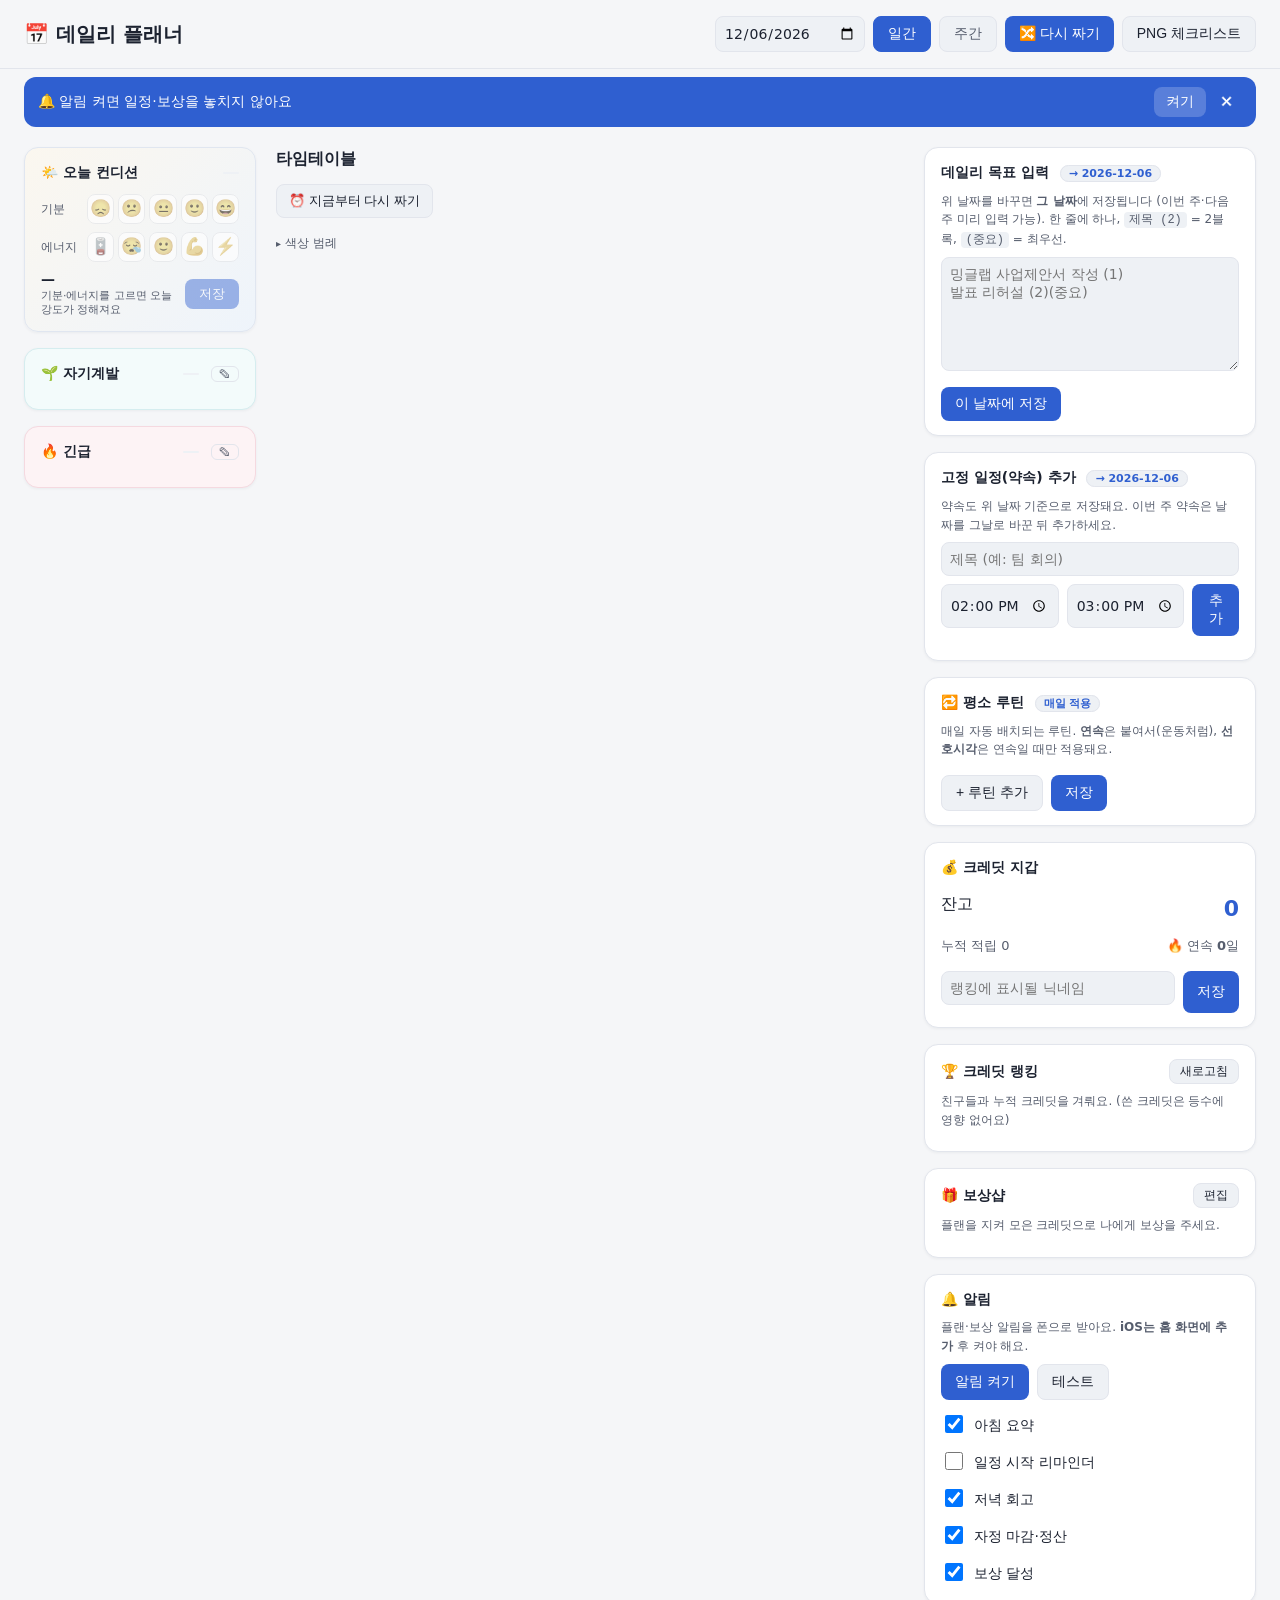
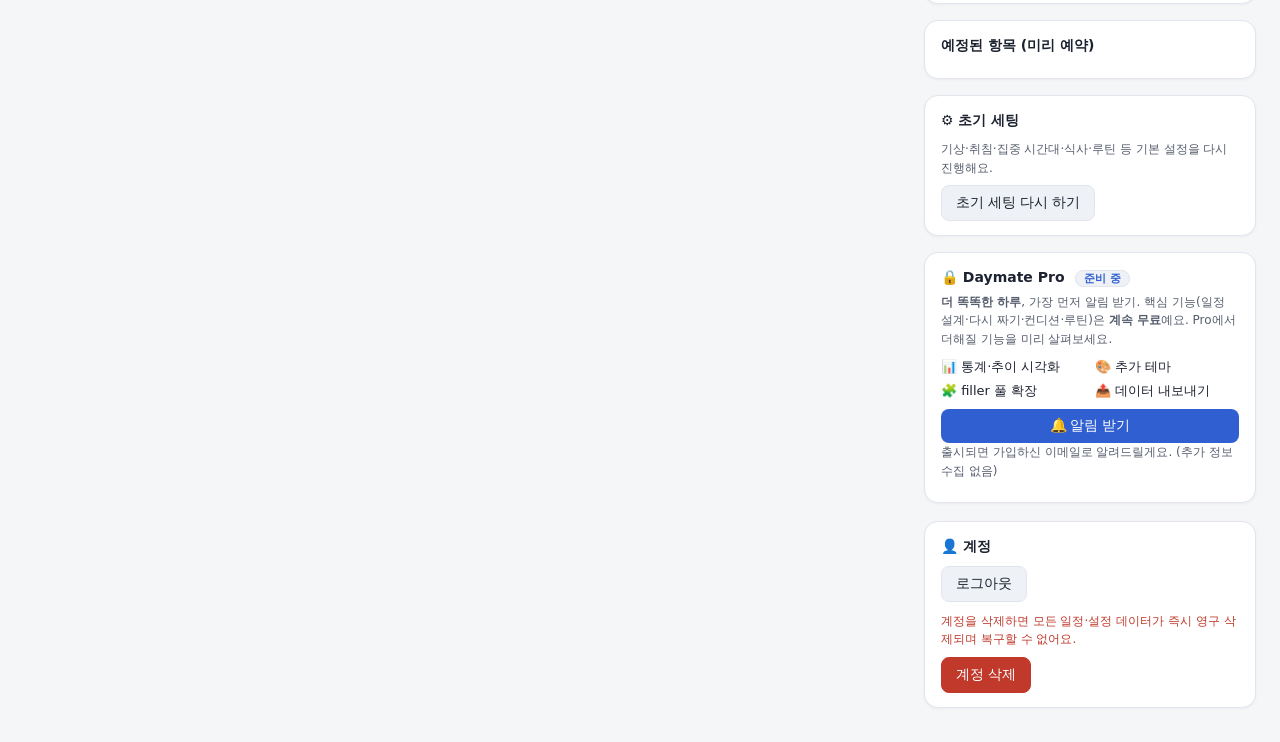
==== static/index.html @ f10535b4 "feat(deploy): in-app banner nudging friends to enable notifications Web push needs an opt-in first, " ====
<!DOCTYPE html>
<html lang="ko">
<head>
  <meta charset="UTF-8" />
  <meta name="viewport" content="width=device-width, initial-scale=1.0, viewport-fit=cover" />
  <title>데일리 플래너</title>
  <link rel="manifest" href="/manifest.webmanifest" />
  <meta name="theme-color" content="#2f5fd0" />
  <meta name="mobile-web-app-capable" content="yes" />
  <meta name="apple-mobile-web-app-capable" content="yes" />
  <meta name="apple-mobile-web-app-status-bar-style" content="default" />
  <meta name="apple-mobile-web-app-title" content="플래너" />
  <link rel="apple-touch-icon" href="/static/apple-touch-icon.png" />
  <link rel="stylesheet" href="/static/style.css" />
</head>
<body>
  <header>
    <h1>📅 데일리 플래너</h1>
    <div class="controls">
      <input type="date" id="datePicker" />
      <button id="btnDaily" class="seg active">일간</button>
      <button id="btnWeek" class="seg">주간</button>
      <button id="btnReplan">🔀 다시 짜기</button>
      <button id="btnPng" class="ghost">PNG 체크리스트</button>
      <button id="btnRefresh" class="ghost" style="display:none"><!-- 배포판: AI 비활성 -->이번 달 향후계획 갱신</button>
    </div>
  </header>

  <div id="warn" class="warn hidden"></div>

  <div id="notifyNudge" class="notify-nudge hidden">
    <span>🔔 알림 켜면 일정·보상을 놓치지 않아요</span>
    <span class="nudge-actions">
      <button id="nudgeEnable">켜기</button>
      <button id="nudgeClose" class="nudge-x" aria-label="닫기">✕</button>
    </span>
  </div>

  <main id="mainGrid">
    <aside class="leftpanel">
      <section class="card cond" id="condCard">
        <h3>🌤️ 오늘 컨디션 <span class="cnt" id="condSrc"></span></h3>
        <div class="cond-row">
          <span class="cond-lab">기분</span>
          <div class="cond-opts" id="moodOpts"></div>
        </div>
        <div class="cond-row">
          <span class="cond-lab">에너지</span>
          <div class="cond-opts" id="energyOpts"></div>
        </div>
        <div class="cond-foot">
          <div class="cond-gauge"><b id="condPct">—</b><small id="condHint">기분·에너지를 고르면 오늘 강도가 정해져요</small></div>
          <button id="condSave" disabled>저장</button>
        </div>
      </section>
      <section class="card sd">
        <h3>🌱 자기계발 <span class="cnt" id="sdCnt"></span>
          <button class="cardedit" id="sdEdit" title="수정">✎</button></h3>
        <ul id="sdList" class="mini"></ul>
      </section>
      <section class="card urgent">
        <h3>🔥 긴급 <span class="cnt" id="urgentCnt"></span>
          <button class="cardedit" id="urgentEdit" title="수정">✎</button></h3>
        <ul id="urgentList" class="mini"></ul>
      </section>
    </aside>

    <section class="timetable">
      <h2 id="ttTitle">타임테이블</h2>
      <div id="achvBand" class="achv-band hidden">
        <div class="achv-row">
          <b id="achvPct">0%</b>
          <small id="achvHint">오늘 달성률</small>
        </div>
        <div class="achv-bar"><i id="achvFill"></i></div>
        <div class="streak-wrap">
          <small class="streak-cap">이번 주</small>
          <div id="streakDots" class="streak-dots"></div>
        </div>
      </div>
      <div class="ttbar">
        <button id="btnReplanNow">⏰ 지금부터 다시 짜기</button>
      </div>
      <div id="carryPanel" class="carrypanel hidden"></div>
      <details class="legend-wrap">
        <summary>색상 범례</summary>
        <div id="legend" class="legend"></div>
      </details>
      <ol id="slots"></ol>
    </section>

    <aside class="side">
      <section class="chat" style="display:none"><!-- 배포판: AI 비활성 -->
        <h3>🤖 플래너 에이전트</h3>
        <p class="hint">큰 목표를 주면 작은 목표 5 + 긴급 3으로 쪼개고, 일정·자기계발도 함께 짜줍니다.</p>
        <div id="chatLog" class="chatlog"></div>
        <div class="row">
          <input id="chatInput" placeholder="예: 이번 학기 목표는 논문 1편 투고야" />
          <button id="chatSend">보내기</button>
        </div>
        <button id="btnAnalyze" class="ghost" style="width:100%;margin-top:8px">🌙 어제 대화 분석 → 오늘 플랜 보강</button>
      </section>

      <section>
        <h3>데일리 목표 입력 <span id="goalDateBadge" class="badge"></span></h3>
        <p class="hint">위 날짜를 바꾸면 <b>그 날짜</b>에 저장됩니다 (이번 주·다음 주 미리 입력 가능). 한 줄에 하나, <code>제목 (2)</code> = 2블록, <code>(중요)</code> = 최우선.</p>
        <textarea id="goalInput" rows="6" placeholder="밍글랩 사업제안서 작성 (1)&#10;발표 리허설 (2)(중요)"></textarea>
        <button id="btnSaveGoals">이 날짜에 저장</button>
      </section>

      <section>
        <h3>고정 일정(약속) 추가 <span id="evDateBadge" class="badge"></span></h3>
        <p class="hint">약속도 위 날짜 기준으로 저장돼요. 이번 주 약속은 날짜를 그날로 바꾼 뒤 추가하세요.</p>
        <div class="row">
          <input id="evTitle" placeholder="제목 (예: 팀 회의)" />
        </div>
        <div class="row">
          <input id="evStart" type="time" value="14:00" />
          <input id="evEnd" type="time" value="15:00" />
          <button id="btnAddEvent">추가</button>
        </div>
        <ul id="evList" class="evlist"></ul>
      </section>

      <section>
        <h3>🔁 평소 루틴 <span class="badge">매일 적용</span></h3>
        <p class="hint">매일 자동 배치되는 루틴. <b>연속</b>은 붙여서(운동처럼), <b>선호시각</b>은 연속일 때만 적용돼요.</p>
        <div id="habitRows" class="habitrows"></div>
        <div class="row">
          <button id="btnAddHabit" class="ghost">+ 루틴 추가</button>
          <button id="btnSaveHabits">저장</button>
        </div>
      </section>

      <section id="creditWallet">
        <h3>💰 크레딧 지갑</h3>
        <div class="wallet-row"><span>잔고</span><b id="cBalance">0</b></div>
        <div class="wallet-row muted"><span>누적 적립 <span id="cEarned">0</span></span>
          <span>🔥 연속 <b id="cStreak">0</b>일</span></div>
        <div class="row nick-row">
          <input id="nickInput" placeholder="랭킹에 표시될 닉네임" maxlength="20" />
          <button id="nickSave">저장</button>
        </div>
      </section>

      <section id="rankSection">
        <h3>🏆 크레딧 랭킹 <button id="rankRefresh" class="ghost">새로고침</button></h3>
        <p class="hint">친구들과 누적 크레딧을 겨뤄요. (쓴 크레딧은 등수에 영향 없어요)</p>
        <ol id="rankList" class="ranklist"></ol>
        <p id="rankMine" class="hint"></p>
      </section>

      <section id="creditShop">
        <h3>🎁 보상샵 <button id="shopEditBtn" class="ghost">편집</button></h3>
        <p class="hint">플랜을 지켜 모은 크레딧으로 나에게 보상을 주세요.</p>
        <div id="shopList" class="shoplist"></div>
        <div id="shopAddRow" class="row hidden">
          <input id="shopName" placeholder="보상 이름 (예: 커피 한 잔)" />
          <input id="shopPrice" type="number" min="0" placeholder="가격" style="max-width:90px" />
          <button id="shopAddBtn">추가</button>
        </div>
      </section>

      <section id="pushSection">
        <h3>🔔 알림</h3>
        <p class="hint">플랜·보상 알림을 폰으로 받아요. <b>iOS는 홈 화면에 추가</b> 후 켜야 해요.</p>
        <div class="row">
          <button id="pushEnable">알림 켜기</button>
          <button id="pushTest" class="ghost">테스트</button>
        </div>
        <div id="pushPrefs" class="pushprefs hidden">
          <label><input type="checkbox" data-pref="morning" checked> 아침 요약</label>
          <label><input type="checkbox" data-pref="slot"> 일정 시작 리마인더</label>
          <label><input type="checkbox" data-pref="evening" checked> 저녁 회고</label>
          <label><input type="checkbox" data-pref="midnight" checked> 자정 마감·정산</label>
          <label><input type="checkbox" data-pref="reward" checked> 보상 달성</label>
        </div>
      </section>

      <section>
        <h3>예정된 항목 (미리 예약)</h3>
        <ul id="upcoming" class="upcoming"></ul>
      </section>

      <section>
        <h3>⚙️ 초기 세팅</h3>
        <p class="hint">기상·취침·집중 시간대·식사·루틴 등 기본 설정을 다시 진행해요.</p>
        <button id="btnSetup" class="ghost">초기 세팅 다시 하기</button>
      </section>

      <section id="proSection" class="prosection">
        <h3>🔒 Daymate Pro <span class="badge">준비 중</span></h3>
        <p class="hint"><b>더 똑똑한 하루</b>, 가장 먼저 알림 받기. 핵심 기능(일정 설계·다시 짜기·컨디션·루틴)은
          <b>계속 무료</b>예요. Pro에서 더해질 기능을 미리 살펴보세요.</p>
        <ul class="profeat">
          <li>📊 통계·추이 시각화</li>
          <li>🎨 추가 테마</li>
          <li>🧩 filler 풀 확장</li>
          <li>📤 데이터 내보내기</li>
        </ul>
        <button id="btnPro">🔔 알림 받기</button>
        <p id="proNote" class="hint">출시되면 가입하신 이메일로 알려드릴게요. (추가 정보 수집 없음)</p>
      </section>

      <section id="accountSection" class="account">
        <h3>👤 계정</h3>
        <button id="btnLogout" class="ghost">로그아웃</button>
        <p class="hint danger-hint">계정을 삭제하면 모든 일정·설정 데이터가 즉시 영구 삭제되며 복구할 수 없어요.</p>
        <button id="btnDeleteAccount" class="danger">계정 삭제</button>
      </section>
    </aside>
  </main>

  <section id="weekView" class="weekview hidden">
    <div class="weekhead">
      <h2 id="weekTitle">주간 타임테이블</h2>
      <div class="controls">
        <button id="weekPrev" class="ghost">◀ 지난 주</button>
        <button id="weekToday" class="ghost">이번 주</button>
        <button id="weekNext" class="ghost">다음 주 ▶</button>
        <button id="weekPng">주간 PNG</button>
      </div>
    </div>
    <div id="weekGrid" class="weekgrid"></div>
  </section>

  <div id="setupOverlay" class="setup-overlay hidden">
    <div class="setup-card">
      <h2 id="setupTitle">⚙️ 플래너 초기 세팅</h2>
      <p class="hint">아래를 채우면 매일 자동으로 하루를 설계해줘요. 나중에 도구 탭에서 다시 바꿀 수 있어요.</p>
      <div id="setupForm" class="setup-form"></div>
      <div class="setup-actions">
        <button id="setupSave">이 설정으로 시작하기</button>
        <button id="setupCancel" class="ghost">나중에</button>
      </div>
    </div>
  </div>

  <div id="celebrate" class="celebrate hidden">
    <canvas id="confetti"></canvas>
    <div class="celebrate-card">
      <div class="celebrate-emoji">🎉</div>
      <h2 id="celebrateTitle">100% 달성!</h2>
      <p id="celebrateSub">오늘 플랜 완벽하게 지켰어요</p>
      <button id="celebrateClose">좋아!</button>
    </div>
  </div>

  <nav class="bnav" id="bnav">
    <button data-tab="today" class="active"><span class="i">🗓️</span><span>오늘</span></button>
    <button data-tab="week"><span class="i">📆</span><span>주간</span></button>
    <button data-tab="tools"><span class="i">💬</span><span>도구</span></button>
  </nav>

  <script src="/static/app.js"></script>
  <script>
    if ("serviceWorker" in navigator) {
      navigator.serviceWorker.register("/sw.js").catch(() => {});
    }
  </script>
</body>
</html>
---- static/style.css ----
:root {
  --bg: #f5f6f8;
  --panel: #ffffff;
  --panel2: #eef1f5;
  --text: #1c2230;
  --muted: #565d6d;
  --line: #e2e5ec;
  --grad: #2f5fd0;
  --goal: #1f9e6b;
  --filler: #8089a0;
  --meal: #d08a2f;
  --exercise: #d0492f;
  --free: #9aa1b0;
  --event: #8a4fd0;
  --important: #e23c5a;
  --routine: #aab0bc;
  --selfdev: #1f9aa6;
}
* { box-sizing: border-box; }
body {
  margin: 0; background: var(--bg); color: var(--text);
  font-family: -apple-system, BlinkMacSystemFont, "Apple SD Gothic Neo",
    "Noto Sans KR", "Malgun Gothic", "Segoe UI", system-ui, sans-serif;
  -webkit-font-smoothing: antialiased;
  -moz-osx-font-smoothing: grayscale;
  line-height: 1.55;
}
header {
  display: flex; justify-content: space-between; align-items: center;
  flex-wrap: wrap; gap: 12px;
  padding: max(16px, env(safe-area-inset-top)) 24px 16px; border-bottom: 1px solid var(--line);
  position: sticky; top: 0; background: var(--bg); z-index: 5;
}
h1 { font-size: 20px; margin: 0; }
.controls { display: flex; gap: 8px; flex-wrap: wrap; }
button {
  background: var(--grad); color: #fff; border: 0; border-radius: 8px;
  padding: 8px 14px; font-size: 14px; cursor: pointer;
  transition: filter .12s, transform .06s, opacity .12s;
}
button.ghost { background: var(--panel2); color: var(--text); border: 1px solid var(--line); }
button:hover { filter: brightness(1.1); }
button:active { transform: translateY(1px); opacity: .85; }
input, textarea {
  background: var(--panel2); color: var(--text); border: 1px solid var(--line);
  border-radius: 8px; padding: 8px; font-size: 14px; font-family: inherit;
}
input:focus, textarea:focus, select:focus {
  outline: none; border-color: var(--grad);
  box-shadow: 0 0 0 3px rgba(47,95,208,.15);
}
main {
  display: grid; grid-template-columns: 232px 1fr 332px; gap: 20px;
  padding: 20px 24px; max-width: 1340px; margin: 0 auto;
}
@media (max-width: 1080px) { main { grid-template-columns: 1fr; } }
.leftpanel { display: flex; flex-direction: column; gap: 16px; }
.card { background: var(--panel); border: 1px solid var(--line); border-radius: 14px;
  padding: 14px 16px; box-shadow: 0 1px 3px rgba(20,30,60,.05); }
.card h3 { display: flex; align-items: center; gap: 6px; font-size: 14px;
  color: var(--text); margin: 0 0 10px; }
.card .cnt { margin-left: auto; font-size: 11px; color: var(--muted);
  background: var(--panel2); border-radius: 999px; padding: 1px 8px; }
.card.sd { background: #f3fbfb; border-color: #d5edef; }
.card.urgent { background: #fdf3f5; border-color: #f5d9e0; }
.card.cond { background: linear-gradient(135deg, #fbf7ef, #eef4fb); border-color: #e0e6f0; }
.cond-row { display: flex; align-items: center; gap: 8px; margin-bottom: 8px; }
.cond-lab { font-size: 12px; color: var(--muted); width: 38px; flex: none; }
.cond-opts { display: flex; gap: 4px; flex: 1; }
.cond-opt { flex: 1; background: var(--panel); border: 1px solid var(--line);
  border-radius: 8px; padding: 4px 0; font-size: 17px; cursor: pointer; line-height: 1.2;
  filter: grayscale(.5); opacity: .65; transition: all .12s; }
.cond-opt:hover { opacity: 1; filter: none; }
.cond-opt.on { opacity: 1; filter: none; border-color: var(--grad);
  background: #fff; box-shadow: 0 0 0 2px rgba(47,95,208,.18); transform: translateY(-1px); }
.cond-foot { display: flex; align-items: center; gap: 10px; margin-top: 4px; }
.cond-gauge { flex: 1; display: flex; flex-direction: column; line-height: 1.3; }
.cond-gauge b { font-size: 14px; color: var(--text); }
.cond-gauge small { font-size: 11px; color: var(--muted); }
.cond-foot button { padding: 6px 14px; font-size: 13px; }
.cond-foot button:disabled { opacity: .45; cursor: default; }
.mini { list-style: none; margin: 0; padding: 0; display: flex; flex-direction: column; gap: 8px; }
.mini li { display: flex; gap: 8px; font-size: 13px; line-height: 1.4; align-items: flex-start; }
.mini li::before { content: ""; width: 7px; height: 7px; border-radius: 50%;
  margin-top: 5px; flex: none; }
.card.sd .mini li::before { background: var(--selfdev); }
.card.urgent .mini li::before { background: var(--important); }
.mini li.empty { color: var(--muted); }
.mini li.empty::before { display: none; }
.card.urgent .mini li b { color: #b02a44; }
.cardedit { margin-left: 6px; background: transparent; border: 1px solid var(--line);
  color: var(--muted); border-radius: 6px; padding: 1px 7px; font-size: 12px;
  cursor: pointer; line-height: 1; }
.cardedit:hover { color: var(--grad); border-color: var(--grad); }
.cardeditor { display: flex; flex-direction: column; gap: 8px; }
.cardeditor textarea { width: 100%; resize: vertical; font-family: inherit; }
.cardeditor .ed-actions button { padding: 5px 12px; font-size: 13px; }
.cardeditor .hint { margin: 0; }
h2 { font-size: 16px; margin: 0 0 12px; }
h3 { font-size: 14px; margin: 0 0 8px; color: var(--text); }
.ttbar { display: flex; gap: 8px; margin-bottom: 12px; }
#btnReplanNow { background: var(--panel2); color: var(--text); border: 1px solid var(--line);
  font-size: 13px; padding: 7px 12px; }
#btnReplanNow:hover { border-color: var(--grad); color: var(--grad); }
.carrypanel { background: #fff7ef; border: 1px solid #f0d9a8; border-radius: 12px;
  padding: 12px 14px; margin-bottom: 12px; }
.carry-h { margin: 0 0 10px; font-size: 13px; color: var(--text); }
.carry-list { display: flex; flex-direction: column; gap: 7px; margin-bottom: 12px; }
.carry-item { display: flex; align-items: center; gap: 8px; font-size: 13px; cursor: pointer; }
.carry-item input { width: 16px; height: 16px; }
.carry-actions { display: flex; gap: 8px; }
.carry-actions button { padding: 6px 14px; font-size: 13px; }
.legend-wrap { margin-bottom: 12px; }
.legend-wrap > summary { cursor: pointer; font-size: 12px; color: var(--muted);
  list-style: none; display: inline-flex; align-items: center; gap: 4px;
  padding: 2px 0; user-select: none; }
.legend-wrap > summary::-webkit-details-marker { display: none; }
.legend-wrap > summary::before { content: "▸"; font-size: 10px; transition: transform .15s; }
.legend-wrap[open] > summary::before { transform: rotate(90deg); }
.legend-wrap > summary:hover { color: var(--grad); }
.legend { display: flex; flex-wrap: wrap; gap: 8px; margin: 8px 0 0; }
.legend span { font-size: 11px; padding: 2px 8px; border-radius: 999px; color: #fff; }
ol#slots { list-style: none; margin: 0; padding: 0; }
.slot {
  display: flex; align-items: center; gap: 10px; padding: 7px 10px;
  border-left: 4px solid var(--line); border-bottom: 1px solid var(--line);
  background: var(--panel);
}
.slot .time { width: 96px; color: var(--muted); font-variant-numeric: tabular-nums; font-size: 13px; }
.slot .slotbody { flex: 1; min-width: 0; cursor: text; }
.slot .label { font-size: 14px; }
.slot .note { font-size: 12px; color: var(--muted); margin-top: 2px;
  white-space: pre-wrap; line-height: 1.4; }
.slot.done .label { text-decoration: line-through; color: var(--muted); }
.slot.now { position: relative; box-shadow: inset 3px 0 0 0 var(--grad); background: #f3f6fe; }
.slot.now .time::before { content: "지금 "; color: var(--grad); font-weight: 700; font-size: 11px; }
.slot.edited .label::after { content: " ✎"; color: var(--grad); font-size: 11px; }
.editbtn { background: transparent; border: 1px solid var(--line); color: var(--muted);
  border-radius: 6px; padding: 2px 8px; font-size: 13px; cursor: pointer; line-height: 1; }
.editbtn:hover { color: var(--grad); border-color: var(--grad); }
.slot.editing { align-items: flex-start; }
.editbox { flex: 1; display: flex; flex-direction: column; gap: 6px; }
.editbox .ed-label, .editbox .ed-note { width: 100%; }
.editbox .ed-note { resize: vertical; }
.ed-actions { display: flex; gap: 6px; }
.ed-actions button { padding: 5px 12px; font-size: 13px; }
.slot input[type=checkbox] { width: 20px; height: 20px; flex: none;
  accent-color: var(--grad); cursor: pointer; }
.t-grad { border-left-color: var(--grad); }
.t-goal { border-left-color: var(--goal); }
.t-filler { border-left-color: var(--filler); }
.t-meal { border-left-color: var(--meal); }
.t-exercise { border-left-color: var(--exercise); }
.t-free { border-left-color: var(--free); }
.t-event { border-left-color: var(--event); }
.t-important { border-left-color: var(--important); background: #fdeef1; }
.t-routine { border-left-color: var(--routine); }
.t-selfdev { border-left-color: var(--selfdev); }
.gradwin { box-shadow: inset 3px 0 0 0 rgba(47,95,208,.35); }
.side section {
  background: var(--panel); border: 1px solid var(--line);
  border-radius: 14px; padding: 14px 16px; margin-bottom: 16px;
  box-shadow: 0 1px 3px rgba(20,30,60,.05);
}
.side textarea, .side input { width: 100%; margin-bottom: 8px; }
.row { display: flex; gap: 8px; }
.row input { flex: 1; }
.hint { font-size: 12px; color: var(--muted); margin: 0 0 8px; }
code { background: var(--panel2); padding: 1px 5px; border-radius: 4px; font-size: 12px; }
.upcoming { list-style: none; margin: 0; padding: 0; font-size: 13px; }
.upcoming li { display: flex; justify-content: space-between; align-items: center;
  gap: 8px; padding: 6px 0; border-bottom: 1px solid var(--line); color: var(--muted); }
.upcoming li.muted { justify-content: flex-start; }
.warn { margin: 0 24px; padding: 10px 14px; background: #fff4e0; border: 1px solid #f0d9a8;
  color: #8a5a00; border-radius: 8px; font-size: 13px; }
.evlist { list-style: none; margin: 10px 0 0; padding: 0; font-size: 13px; }
.evlist li { display: flex; justify-content: space-between; align-items: center;
  padding: 6px 0; border-bottom: 1px solid var(--line); }
.evlist li.muted { color: var(--muted); justify-content: flex-start; }
button.del { background: transparent; color: #c0392b; border: 1px solid #e6b3b0;
  padding: 2px 8px; font-size: 12px; border-radius: 6px; }
.account { margin-top: 18px; }
.account #btnLogout { margin-bottom: 10px; }
.account .danger-hint { color: #c0392b; }
button.danger { background: #c0392b; color: #fff; border: 1px solid #c0392b; }
button.danger:hover { background: #a93226; }
/* 🔀 다시 짜기 = 헤더 주 액션(primary, 기본 grad). PNG·향후계획은 ghost(secondary). */
.chat .row { margin-top: 8px; }
.chatlog { max-height: 280px; overflow-y: auto; display: flex; flex-direction: column;
  gap: 8px; padding: 4px 0; }
.msg { padding: 8px 10px; border-radius: 10px; font-size: 13px; line-height: 1.45;
  white-space: pre-wrap; max-width: 92%; }
.msg.user { align-self: flex-end; background: var(--grad); color: #fff;
  border-bottom-right-radius: 2px; }
.msg.assistant { align-self: flex-start; background: var(--panel2);
  border: 1px solid var(--line); border-bottom-left-radius: 2px; }
.msg.quote { align-self: center; max-width: 96%; text-align: center; font-style: italic;
  color: #3a3550; background: linear-gradient(135deg, #fbf7ef, #f3f1fb);
  border: 1px solid #e7e2f0; }
/* 주간 타임테이블 */
.seg { background: var(--panel2); color: var(--muted); border: 1px solid var(--line); }
.seg.active { background: var(--grad); color: #fff; border-color: var(--grad); }
.weekview { max-width: 1100px; margin: 0 auto; padding: 8px 24px 32px; }
.weekhead { display: flex; justify-content: space-between; align-items: center;
  flex-wrap: wrap; gap: 10px; margin-bottom: 12px; }
.weekgrid { display: grid; position: relative; background: var(--panel);
  border: 1px solid var(--line); border-radius: 14px; overflow: hidden;
  font-variant-numeric: tabular-nums; box-shadow: 0 1px 3px rgba(20,30,60,.05); }
.wk-corner { grid-area: 1 / 1; background: var(--panel); border-bottom: 1px solid var(--line);
  border-right: 1px solid var(--line); }
.wk-dayhead { background: var(--panel); border-bottom: 1px solid var(--line);
  border-right: 1px solid var(--line); padding: 8px 4px 6px; text-align: center;
  cursor: pointer; line-height: 1.25; }
.wk-dayhead:hover { background: var(--panel2); }
.wk-dayhead b { font-size: 14px; font-weight: 600; }
.wk-dayhead span { display: block; font-size: 11px; color: var(--muted); }
.wk-dayhead.today b { color: #fff; background: var(--grad); border-radius: 999px;
  padding: 1px 9px; display: inline-block; }
.wk-colbg { border-right: 1px solid var(--line); pointer-events: none; }
.wk-hourline { border-top: 1px solid var(--line); pointer-events: none; }
.wk-time { grid-column: 1; font-size: 10px; color: var(--muted); text-align: right;
  padding: 1px 6px 0 0; background: var(--panel); }
.wk-event { margin: 1px 3px; border-radius: 8px; padding: 3px 7px; overflow: hidden;
  border-left: 3px solid; cursor: pointer; transition: filter .1s; z-index: 1; }
.wk-event:hover { filter: brightness(.97); }
.wk-event .t { display: block; font-weight: 600; font-size: 11px; line-height: 1.25;
  overflow: hidden; text-overflow: ellipsis; white-space: nowrap; }
.wk-event .r { font-size: 10px; opacity: .75; }
.wk-event.done { opacity: .5; }
.wk-event.done .t { text-decoration: line-through; }
/* 파스텔 이벤트 색 */
.ev-grad { background: #e1e9fc; color: #2a4b91; border-left-color: #8aa3e8; }
.ev-goal { background: #ddf2e8; color: #1d7350; border-left-color: #6cc79e; }
.ev-selfdev { background: #d9f1f4; color: #15737b; border-left-color: #6bc5cf; }
.ev-meal { background: #fdf0db; color: #93600f; border-left-color: #eec074; }
.ev-exercise { background: #fce2db; color: #ad3a22; border-left-color: #f0a08f; }
.ev-event { background: #efe3fc; color: #66409f; border-left-color: #bb9be4; }
.ev-important { background: #fce0e8; color: #ab2942; border-left-color: #f08fa3; }
.ev-filler { background: #eef0f5; color: #586073; border-left-color: #bcc4d1; }
.ev-free { background: #f4f6f9; color: #8b93a3; border-left-color: #d4dae3; }
.ev-routine { background: #eef0f5; color: #6b7280; border-left-color: #c6ccd6; }
/* 일간 슬롯 파스텔 배경 */
.slot.t-grad { background: #f1f5fe; } .slot.t-goal { background: #eefaf3; }
.slot.t-selfdev { background: #edf9fa; } .slot.t-meal { background: #fdf6ea; }
.slot.t-exercise { background: #fdf1ed; } .slot.t-event { background: #f6effd; }
.slot.t-important { background: #fdeef2; } .slot.t-filler { background: #f6f7f9; }
.slot.t-free { background: #f8f9fb; } .slot.t-routine { background: #f5f6f8; }
.badge { font-size: 11px; color: var(--grad); background: var(--panel2);
  border: 1px solid var(--line); border-radius: 999px; padding: 1px 8px; margin-left: 6px; }
.hidden { display: none; }

/* ===== 모바일 전용 UI (하단 탭 네비) ===== */
.bnav { display: none; }
@media (max-width: 760px) {
  body { padding-bottom: calc(62px + env(safe-area-inset-bottom)); }
  header { padding: max(10px, env(safe-area-inset-top)) 14px 10px; gap: 8px; }
  header h1 { font-size: 17px; }
  .controls { gap: 6px; }
  .controls button { padding: 8px 11px; font-size: 13px; }
  /* 데스크톱용 토글·부가 버튼은 모바일에서 숨김 (하단탭·도구탭이 대신) */
  #btnDaily, #btnWeek, #btnRefresh { display: none; }
  main { padding: 14px; gap: 14px; }
  .weekview { padding: 8px 12px; overflow-x: auto; }
  .weekgrid { min-width: 660px; }   /* 7일 가독성: 가로 스크롤 */

  /* 탭별 화면 전환 */
  body:not(.tab-week) #weekView { display: none !important; }
  body.tab-week #mainGrid { display: none; }
  body.tab-week #weekView { display: block; }
  body.tab-today .side { display: none; }
  body.tab-tools .leftpanel, body.tab-tools .timetable { display: none; }

  /* 터치 친화: 큰 입력·버튼 */
  input, textarea, .side button, .ed-actions button { font-size: 16px; }
  .slot { padding: 10px 10px; }
  .slot .label { font-size: 15px; }
  .editbtn { padding: 4px 10px; font-size: 15px; }
  .wk-event .t { font-size: 10px; }

  /* 하단 탭바 */
  .bnav {
    display: flex; position: fixed; left: 0; right: 0; bottom: 0; z-index: 30;
    background: var(--panel); border-top: 1px solid var(--line);
    padding-bottom: env(safe-area-inset-bottom);
    box-shadow: 0 -2px 8px rgba(20,30,60,.06);
  }
  .bnav button {
    flex: 1; background: transparent; border: 0; color: var(--muted);
    display: flex; flex-direction: column; align-items: center; gap: 2px;
    padding: 8px 0 7px; font-size: 11px; cursor: pointer;
  }
  .bnav button .i { font-size: 21px; line-height: 1; }
  .bnav button.active { color: var(--grad); font-weight: 600; }
}

/* ---- 크레딧 보상 ---- */
#creditWallet .wallet-row { display: flex; justify-content: space-between; padding: 5px 0; }
#creditWallet .wallet-row.muted { color: var(--muted); font-size: 13px; }
#cBalance { font-size: 22px; color: var(--grad); }
#creditShop h3 { display: flex; align-items: center; gap: 8px; }
#creditShop h3 .ghost { margin-left: auto; padding: 3px 10px; font-size: 12px; }
.shoplist { display: flex; flex-direction: column; }
.shop-item { display: flex; align-items: center; gap: 8px; padding: 9px 0;
  border-bottom: 1px solid var(--line); }
.shop-item .shop-name { flex: 1; }
.shop-item .shop-price { color: var(--muted); font-variant-numeric: tabular-nums; }
.shop-item .buy { min-width: 60px; }
.shop-item .buy:disabled { opacity: .45; }
.shop-item .shop-del { background: transparent; border: 0; color: var(--important, #e23c5a);
  font-size: 16px; cursor: pointer; padding: 2px 6px; }

/* 축하 연출 */
.celebrate { position: fixed; inset: 0; z-index: 90; display: flex; align-items: center;
  justify-content: center; background: rgba(20,24,34,.55); }
.celebrate.hidden { display: none; }
#confetti { position: absolute; inset: 0; }
.celebrate-card { position: relative; background: #fff; border-radius: 20px;
  padding: 28px 34px; text-align: center; box-shadow: 0 20px 60px rgba(0,0,0,.3);
  animation: cpop .35s ease; max-width: 86vw; }
.celebrate-emoji { font-size: 52px; }
.celebrate-card h2 { margin: 6px 0; }
.celebrate-card button { margin-top: 14px; padding: 10px 28px; }
@keyframes cpop { from { transform: scale(.7); opacity: 0; } to { transform: scale(1); opacity: 1; } }

/* 코인 팝 */
.coin-pop { position: fixed; left: 50%; top: 30%; transform: translateX(-50%);
  font-size: 28px; font-weight: 800; color: #f0a500; z-index: 95; pointer-events: none;
  animation: crise 1.1s ease forwards; }
@keyframes crise { from { opacity: 0; transform: translate(-50%, 10px); }
  30% { opacity: 1; } to { opacity: 0; transform: translate(-50%, -42px); } }

/* 토스트 */
#toast { position: fixed; left: 50%; bottom: 84px; transform: translateX(-50%) translateY(10px);
  background: rgba(28,34,48,.95); color: #fff; padding: 10px 18px; border-radius: 999px;
  font-size: 14px; z-index: 96; opacity: 0; transition: opacity .2s, transform .2s;
  pointer-events: none; max-width: 86vw; text-align: center; }
#toast.show { opacity: 1; transform: translateX(-50%) translateY(0); }

/* 알림 prefs */
.pushprefs { display: flex; flex-direction: column; gap: 8px; margin-top: 12px; }
.pushprefs label { display: flex; align-items: center; gap: 8px; font-size: 14px; cursor: pointer; }
.pushprefs input { width: 18px; height: 18px; }

/* 닉네임 / 랭킹 */
.nick-row { margin-top: 10px; }
.nick-row input { flex: 1; }
#rankSection h3 { display: flex; align-items: center; gap: 8px; }
#rankSection h3 .ghost { margin-left: auto; padding: 3px 10px; font-size: 12px; }
.ranklist { list-style: none; margin: 8px 0 0; padding: 0; }
.rank-item { display: flex; align-items: center; gap: 10px; padding: 8px 10px;
  border-radius: 10px; }
.rank-item + .rank-item { margin-top: 2px; }
.rank-item .rank-no { width: 28px; text-align: center; font-weight: 700; }
.rank-item .rank-nick { flex: 1; }
.rank-item .rank-cr { color: var(--grad); font-weight: 700; font-variant-numeric: tabular-nums; }
.rank-item.me { background: var(--panel, #eef3fb); outline: 1px solid var(--grad); }

/* 알림 켜기 권유 배너 */
.notify-nudge { display: flex; align-items: center; justify-content: space-between; gap: 10px;
  background: var(--grad); color: #fff; padding: 10px 14px; border-radius: 12px;
  margin: 8px 24px 0; font-size: 14px; }
.notify-nudge.hidden { display: none; }
.notify-nudge button { background: rgba(255,255,255,.2); color: #fff; border: 0;
  border-radius: 8px; padding: 6px 12px; cursor: pointer; }
.notify-nudge .nudge-x { background: transparent; padding: 6px 8px; }
.nudge-actions { display: flex; align-items: center; gap: 6px; white-space: nowrap; }
@media (max-width: 760px) { .notify-nudge { margin: 8px 14px 0; } }

/* 평소 루틴 / 세팅 행 */
.habitrows, .su-sub { display: flex; flex-direction: column; gap: 6px; margin-bottom: 8px; }
.habit-row { display: flex; gap: 6px; align-items: center; flex-wrap: wrap; }
.side .habit-row input, .setup-card .habit-row input { width: auto; margin-bottom: 0; }
.habit-row .h-name, .habit-row .m-name, .habit-row .f-name { flex: 1; min-width: 110px; }
.habit-row .h-blocks, .habit-row .m-blocks { width: 56px; }
.habit-row .h-cont { display: flex; align-items: center; gap: 4px; font-size: 12px;
  color: var(--muted); white-space: nowrap; }
.habit-row .h-cont input { width: 15px; height: 15px; margin: 0; }
.habit-row .h-pref, .habit-row .m-start { width: auto; }
.habit-row .f-load { padding: 4px; border-radius: 6px; border: 1px solid var(--line); }

/* 초기 세팅 위저드 */
.setup-overlay { position: fixed; inset: 0; z-index: 60; background: rgba(20,30,60,.45);
  align-items: flex-start; justify-content: center; overflow-y: auto;
  padding: 24px 14px; display: none; }
.setup-overlay:not(.hidden) { display: flex; }  /* .hidden 없을 때만 표시 (전역 .hidden 영향 없음) */
.setup-card { background: var(--bg); border-radius: 16px; max-width: 560px; width: 100%;
  padding: 22px 22px 18px; box-shadow: 0 12px 40px rgba(20,30,60,.25); }
.setup-card h2 { margin: 0 0 6px; }
.setup-form { display: flex; flex-direction: column; gap: 14px; margin: 14px 0 18px; }
.setup-field { display: flex; flex-direction: column; gap: 6px; }
.setup-q { font-size: 13px; font-weight: 600; color: var(--text); }
.setup-controls { display: flex; gap: 8px; flex-wrap: wrap; align-items: center; }
.setup-controls > input[type=time], .setup-controls > input[type=number] { width: auto; margin: 0; }
.setup-controls > input[type=text] { flex: 1; min-width: 140px; margin: 0; }
.setup-controls > textarea { width: 100%; margin: 0; }
.setup-controls .su-sub { width: 100%; }
.setup-actions { display: flex; gap: 8px; justify-content: flex-end; }
.setup-actions button { padding: 9px 16px; }

/* Pro 업그레이드 (출시 후 제공 — 현재 비활성 플레이스홀더) */
.prosection { border: 1px solid var(--line); border-radius: 10px; padding: 12px 14px;
  background: linear-gradient(180deg, #fffdf6, var(--panel)); }
.prosection h3 { margin: 0 0 4px; }
.profeat { list-style: none; padding: 0; margin: 8px 0; display: grid;
  grid-template-columns: 1fr 1fr; gap: 4px 10px; font-size: 13px; color: var(--text); }
#btnPro { width: 100%; }
#btnPro:disabled { opacity: .7; cursor: default; }

/* U3: 달성률 띠 + 주간 streak */
.achv-band { margin: 2px 0 12px; padding: 10px 12px; background: var(--panel);
  border: 1px solid var(--line); border-radius: 12px; display: flex;
  flex-direction: column; gap: 7px; }
.achv-band.hidden { display: none; }
.achv-row { display: flex; align-items: baseline; gap: 8px; }
.achv-row b { font-size: 20px; font-weight: 800; color: var(--goal);
  font-variant-numeric: tabular-nums; line-height: 1; }
.achv-row small { font-size: 12px; color: var(--muted); }
.achv-bar { height: 8px; border-radius: 99px; background: var(--panel2); overflow: hidden; }
.achv-bar > i { display: block; height: 100%; width: 0;
  background: linear-gradient(90deg, var(--selfdev), var(--goal));
  border-radius: 99px; transition: width .35s ease; }
.streak-wrap { display: flex; align-items: center; gap: 8px; }
.streak-cap { font-size: 11px; color: var(--muted); flex: none; }
.streak-dots { display: flex; gap: 6px; }
.streak-dots .dot { width: 12px; height: 12px; border-radius: 50%;
  background: var(--panel2); border: 1px solid var(--line); }
.streak-dots .dot.partial { background: #bfe3cf; border-color: #bfe3cf; }
.streak-dots .dot.hit { background: var(--goal); border-color: var(--goal); }
.streak-dots .dot.future { opacity: .4; }
.streak-dots .dot.today { box-shadow: 0 0 0 2px var(--bg), 0 0 0 3px var(--selfdev); }
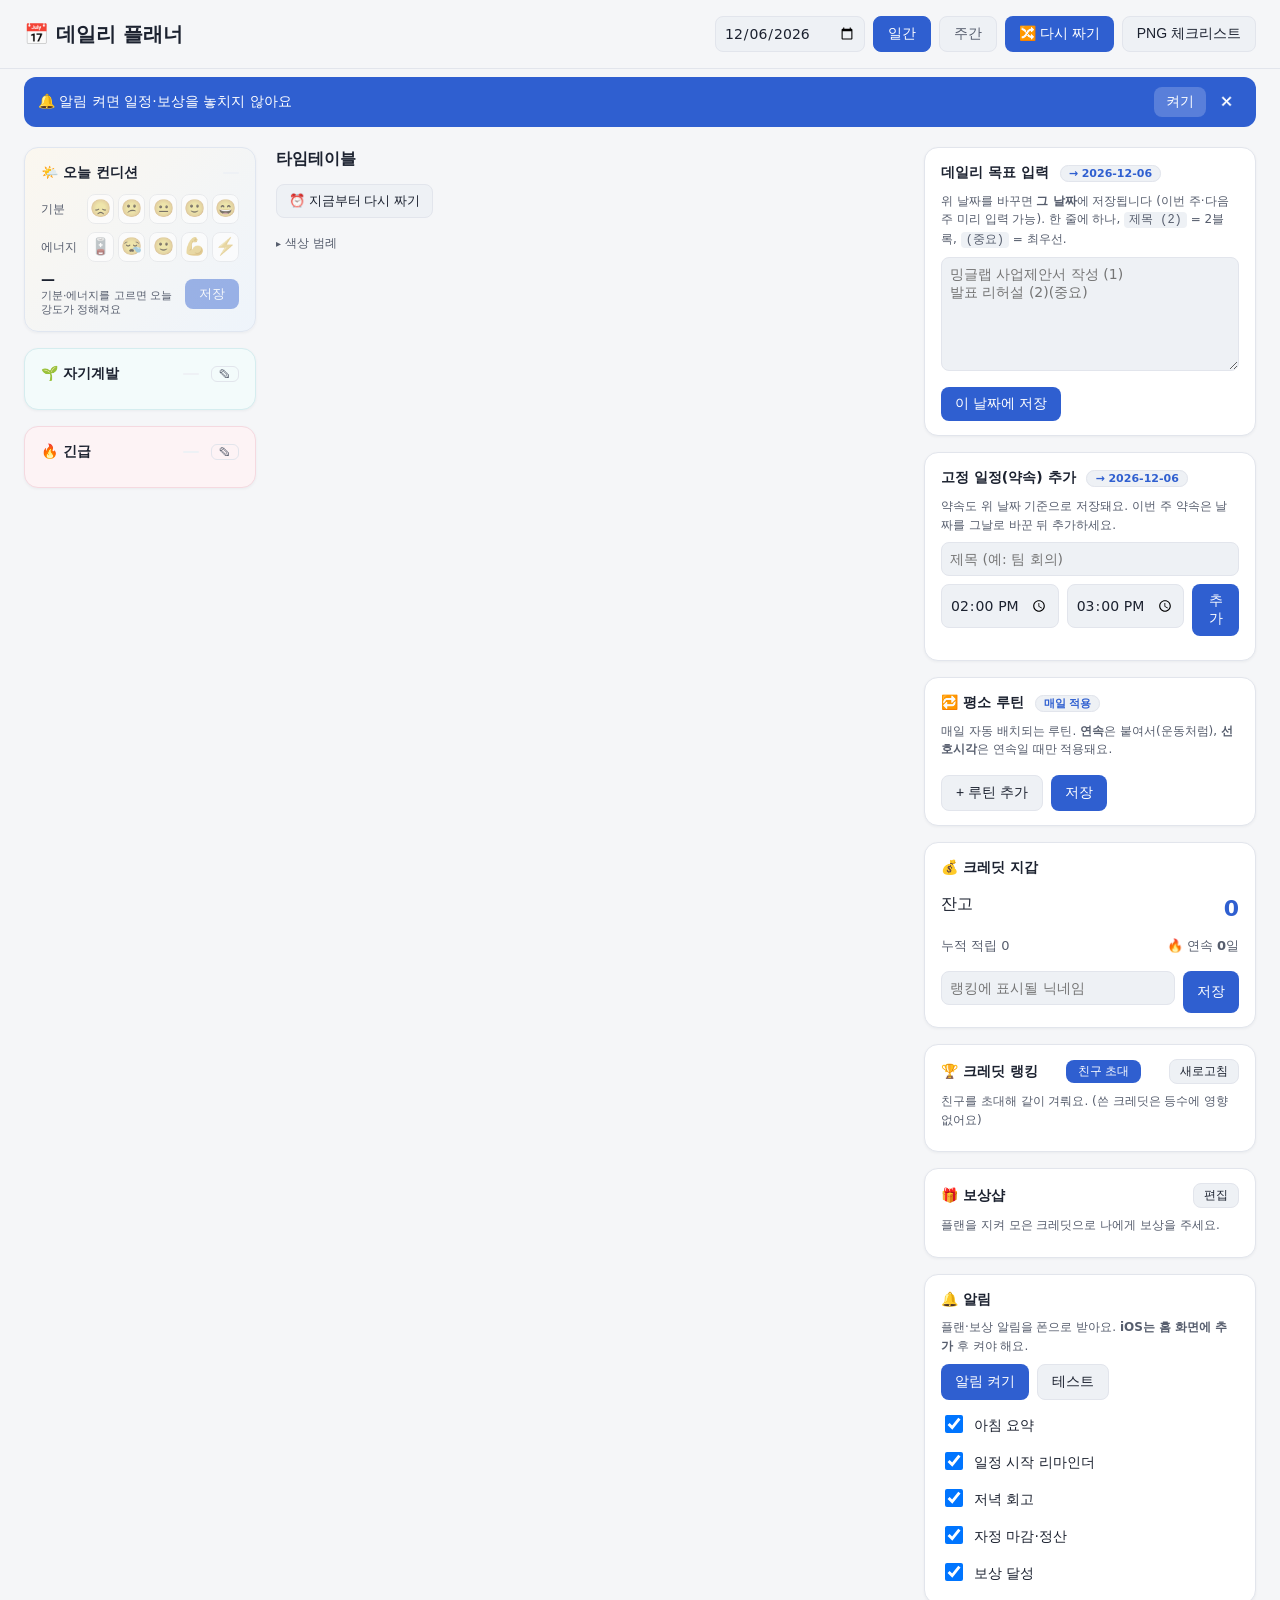
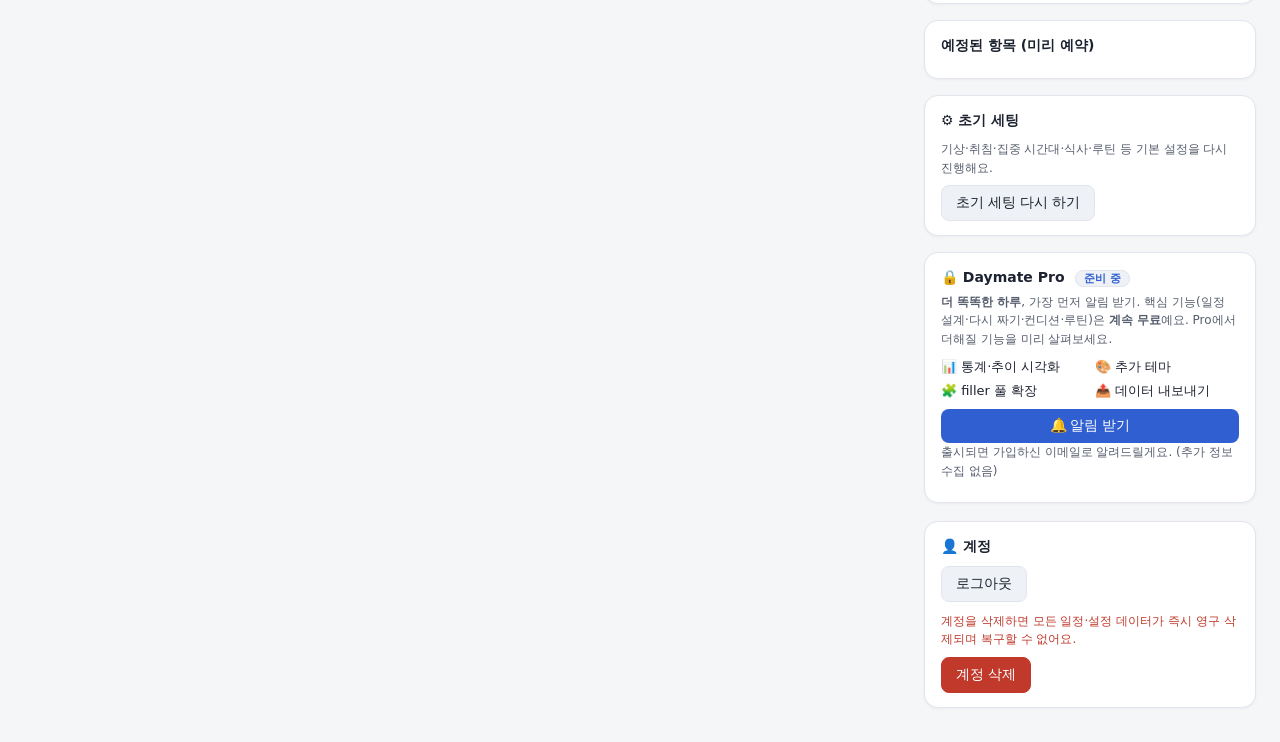
==== commit 9d5275ff: "feat(deploy): retention levers - onboarding, friend invite, slot reminders on 1) First-run welcome s" ====
--- a/static/index.html
+++ b/static/index.html
@@ -77,6 +77,7 @@
           <small class="streak-cap">이번 주</small>
           <div id="streakDots" class="streak-dots"></div>
         </div>
+        <div id="streakBadge" class="streak-badge hidden"></div>
       </div>
       <div class="ttbar">
         <button id="btnReplanNow">⏰ 지금부터 다시 짜기</button>
@@ -144,8 +145,10 @@
       </section>
 
       <section id="rankSection">
-        <h3>🏆 크레딧 랭킹 <button id="rankRefresh" class="ghost">새로고침</button></h3>
-        <p class="hint">친구들과 누적 크레딧을 겨뤄요. (쓴 크레딧은 등수에 영향 없어요)</p>
+        <h3>🏆 크레딧 랭킹
+          <button id="rankInvite">친구 초대</button>
+          <button id="rankRefresh" class="ghost">새로고침</button></h3>
+        <p class="hint">친구를 초대해 같이 겨뤄요. (쓴 크레딧은 등수에 영향 없어요)</p>
         <ol id="rankList" class="ranklist"></ol>
         <p id="rankMine" class="hint"></p>
       </section>
@@ -170,7 +173,7 @@
         </div>
         <div id="pushPrefs" class="pushprefs hidden">
           <label><input type="checkbox" data-pref="morning" checked> 아침 요약</label>
-          <label><input type="checkbox" data-pref="slot"> 일정 시작 리마인더</label>
+          <label><input type="checkbox" data-pref="slot" checked> 일정 시작 리마인더</label>
           <label><input type="checkbox" data-pref="evening" checked> 저녁 회고</label>
           <label><input type="checkbox" data-pref="midnight" checked> 자정 마감·정산</label>
           <label><input type="checkbox" data-pref="reward" checked> 보상 달성</label>
@@ -224,6 +227,22 @@
     <div id="weekGrid" class="weekgrid"></div>
   </section>
 
+  <div id="welcomeOverlay" class="setup-overlay hidden">
+    <div class="setup-card welcome-card">
+      <h2>👋 Daymate에 오신 걸 환영해요</h2>
+      <p class="hint">하루를 <b>10초 만에 자동으로</b> 설계하고, 지킬수록 <b>크레딧·랭킹</b>으로 동기부여 받아요.</p>
+      <ul class="welcome-feats">
+        <li>🗓️ 기상~취침까지 자동 타임테이블</li>
+        <li>🌤️ 오늘 컨디션에 맞춰 강도 조절</li>
+        <li>💰 달성하면 크레딧, 친구와 🏆 랭킹</li>
+      </ul>
+      <div class="setup-actions">
+        <button id="welcomeStart">바로 시작하기</button>
+        <button id="welcomeCustom" class="ghost">맞춤 설정하기</button>
+      </div>
+    </div>
+  </div>
+
   <div id="setupOverlay" class="setup-overlay hidden">
     <div class="setup-card">
       <h2 id="setupTitle">⚙️ 플래너 초기 세팅</h2>
--- a/static/style.css
+++ b/static/style.css
@@ -366,6 +366,21 @@
 .nudge-actions { display: flex; align-items: center; gap: 6px; white-space: nowrap; }
 @media (max-width: 760px) { .notify-nudge { margin: 8px 14px 0; } }
 
+/* 현재 연속(손실회피) 배지 */
+.streak-badge { margin-top: 8px; font-size: 13.5px; color: var(--grad); font-weight: 600; }
+.streak-badge.hidden { display: none; }
+.streak-badge.at-risk { color: #d9480f; }
+.streak-badge .risk { font-weight: 700; }
+
+/* 온보딩 환영 */
+.welcome-card { text-align: left; }
+.welcome-feats { list-style: none; padding: 0; margin: 14px 0 4px; }
+.welcome-feats li { padding: 8px 0; font-size: 14.5px; border-bottom: 1px solid var(--line); }
+.welcome-feats li:last-child { border-bottom: 0; }
+
+/* 랭킹 초대 버튼 (h3 우측 정렬) */
+#rankSection h3 #rankInvite { margin-left: auto; padding: 3px 12px; font-size: 12px; }
+
 /* 평소 루틴 / 세팅 행 */
 .habitrows, .su-sub { display: flex; flex-direction: column; gap: 6px; margin-bottom: 8px; }
 .habit-row { display: flex; gap: 6px; align-items: center; flex-wrap: wrap; }
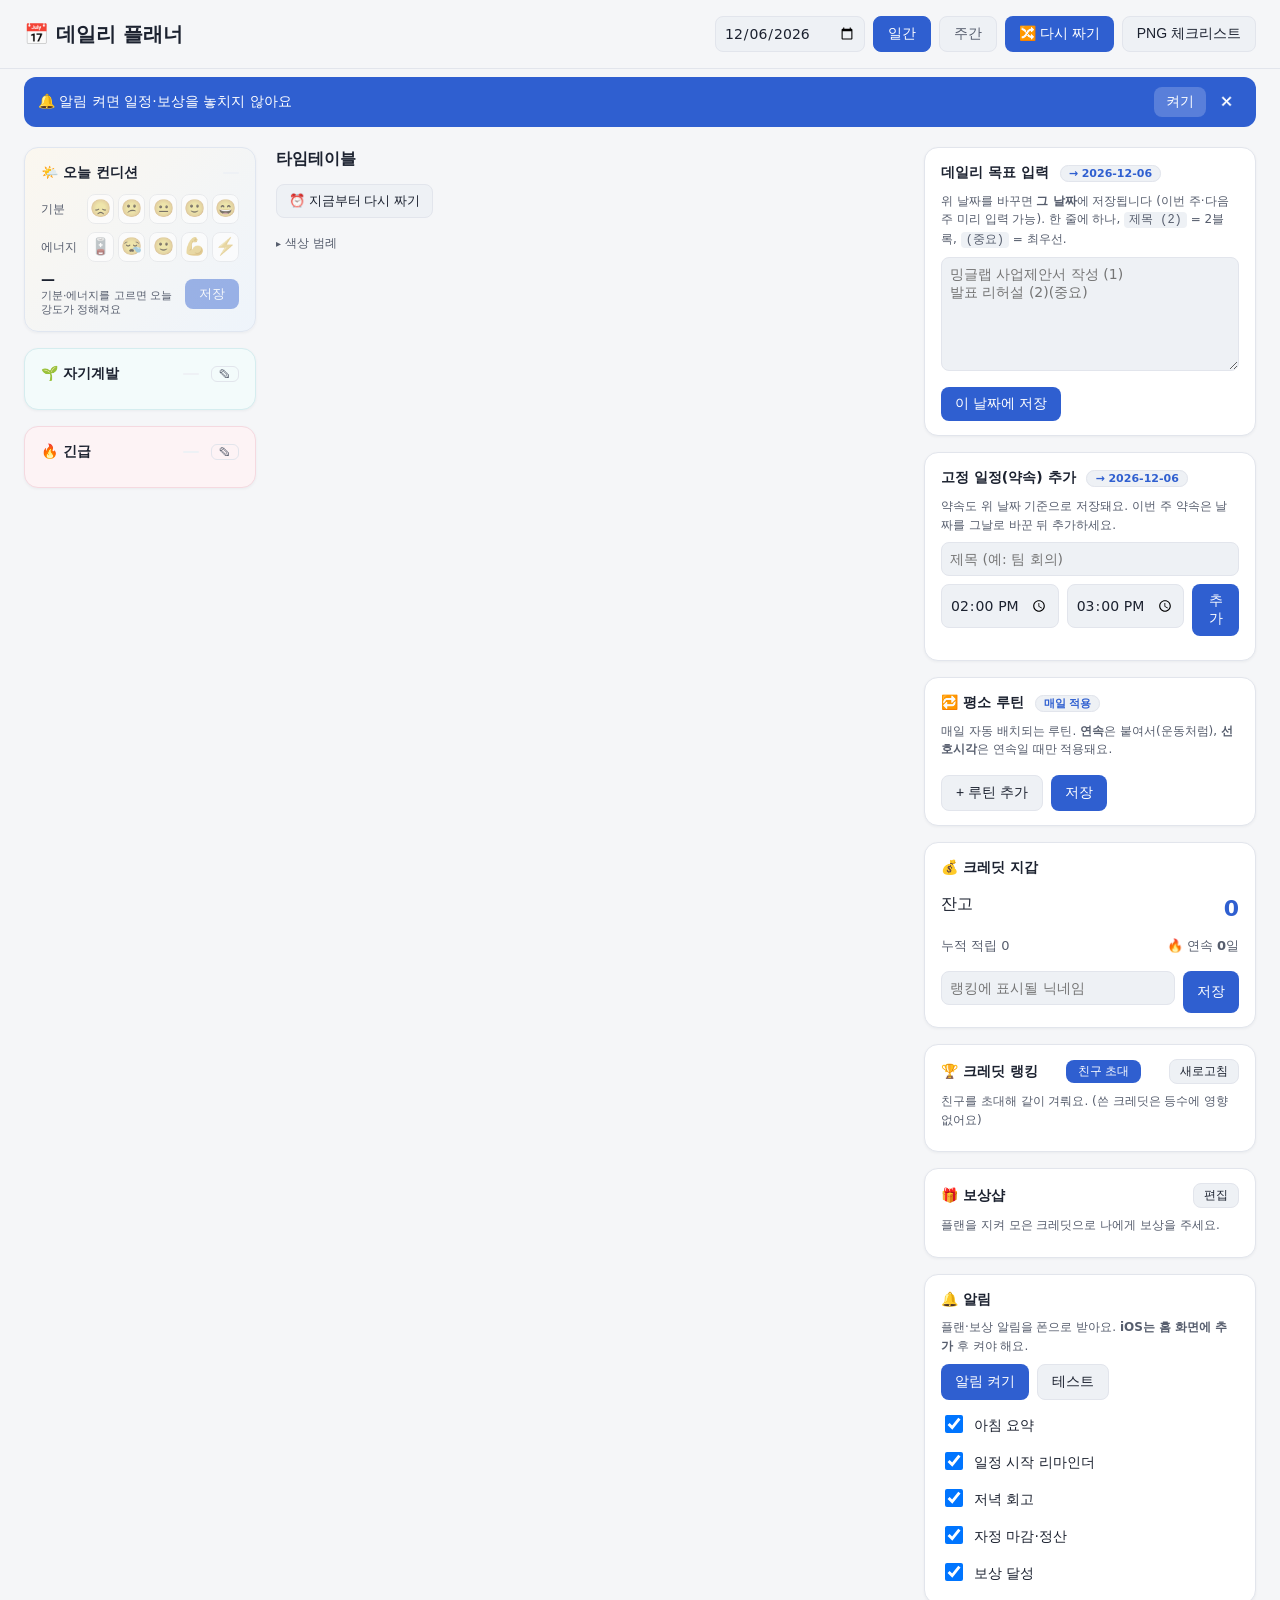
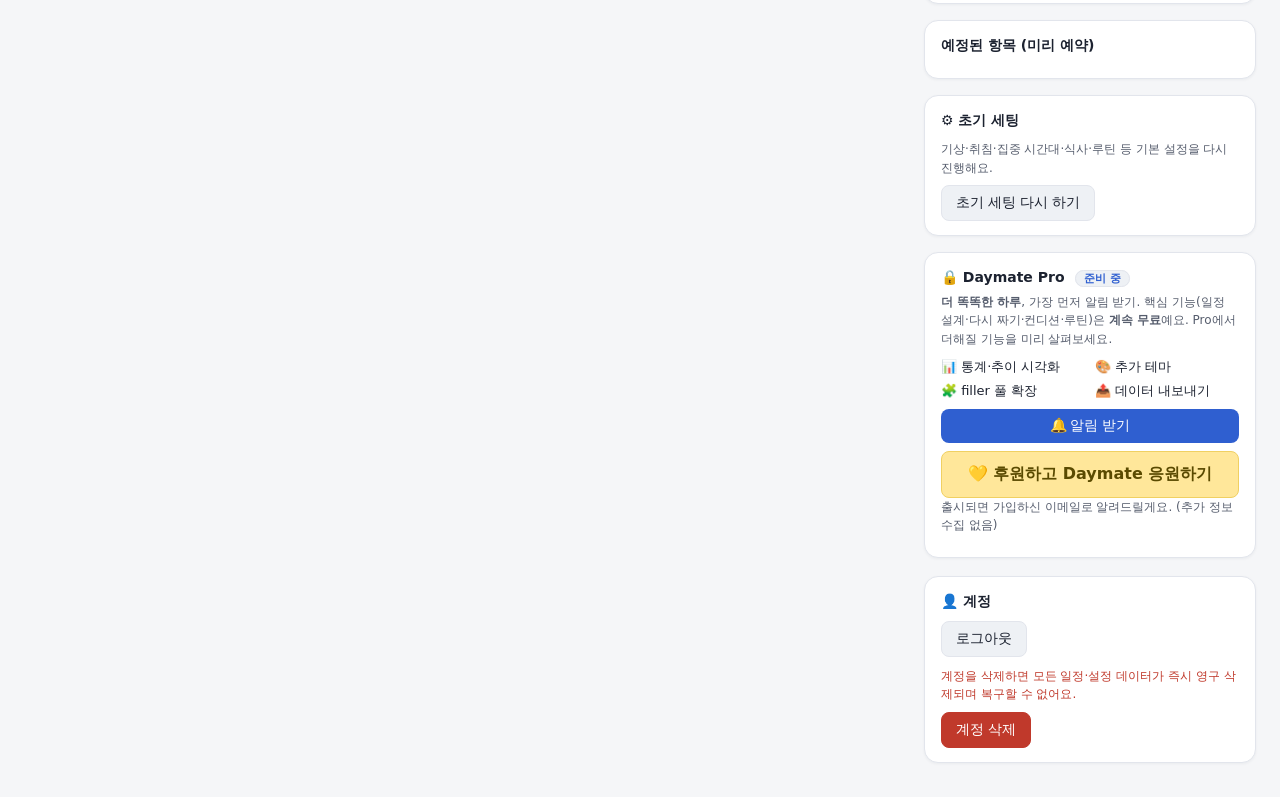
==== commit 312339ba: "feat(deploy): env-gated [후원/Pro] support button (PWA-Stripe path) Bootstrap exposes SUPPORT_URL; set" ====
--- a/static/index.html
+++ b/static/index.html
@@ -78,6 +78,7 @@
           <div id="streakDots" class="streak-dots"></div>
         </div>
         <div id="streakBadge" class="streak-badge hidden"></div>
+        <div id="bonusBanner" class="bonus-banner hidden">✨ 오늘은 <b>크레딧 2배 데이</b>! 지금 채우면 2배로 쌓여요</div>
       </div>
       <div class="ttbar">
         <button id="btnReplanNow">⏰ 지금부터 다시 짜기</button>
@@ -202,6 +203,7 @@
           <li>📤 데이터 내보내기</li>
         </ul>
         <button id="btnPro">🔔 알림 받기</button>
+        <a id="btnSupport" class="support-btn" href="#" target="_blank" rel="noopener" hidden>💛 후원하고 Daymate 응원하기</a>
         <p id="proNote" class="hint">출시되면 가입하신 이메일로 알려드릴게요. (추가 정보 수집 없음)</p>
       </section>
 
--- a/static/style.css
+++ b/static/style.css
@@ -381,6 +381,12 @@
 /* 랭킹 초대 버튼 (h3 우측 정렬) */
 #rankSection h3 #rankInvite { margin-left: auto; padding: 3px 12px; font-size: 12px; }
 
+/* 가변 보상: 2배 데이 배너 */
+.bonus-banner { margin-top: 8px; padding: 8px 12px; border-radius: 10px;
+  background: linear-gradient(90deg, #ffd166, #ffb703); color: #5a3d00;
+  font-size: 13.5px; font-weight: 700; }
+.bonus-banner.hidden { display: none; }
+
 /* 평소 루틴 / 세팅 행 */
 .habitrows, .su-sub { display: flex; flex-direction: column; gap: 6px; margin-bottom: 8px; }
 .habit-row { display: flex; gap: 6px; align-items: center; flex-wrap: wrap; }
@@ -420,6 +426,10 @@
   grid-template-columns: 1fr 1fr; gap: 4px 10px; font-size: 13px; color: var(--text); }
 #btnPro { width: 100%; }
 #btnPro:disabled { opacity: .7; cursor: default; }
+.support-btn { display: block; width: 100%; box-sizing: border-box; margin-top: 8px;
+  text-align: center; padding: 10px 12px; border-radius: 8px; text-decoration: none;
+  font-weight: 600; color: #5a4a00; background: #ffe79a; border: 1px solid #f0d062; }
+.support-btn:hover { background: #ffdf7a; }
 
 /* U3: 달성률 띠 + 주간 streak */
 .achv-band { margin: 2px 0 12px; padding: 10px 12px; background: var(--panel);
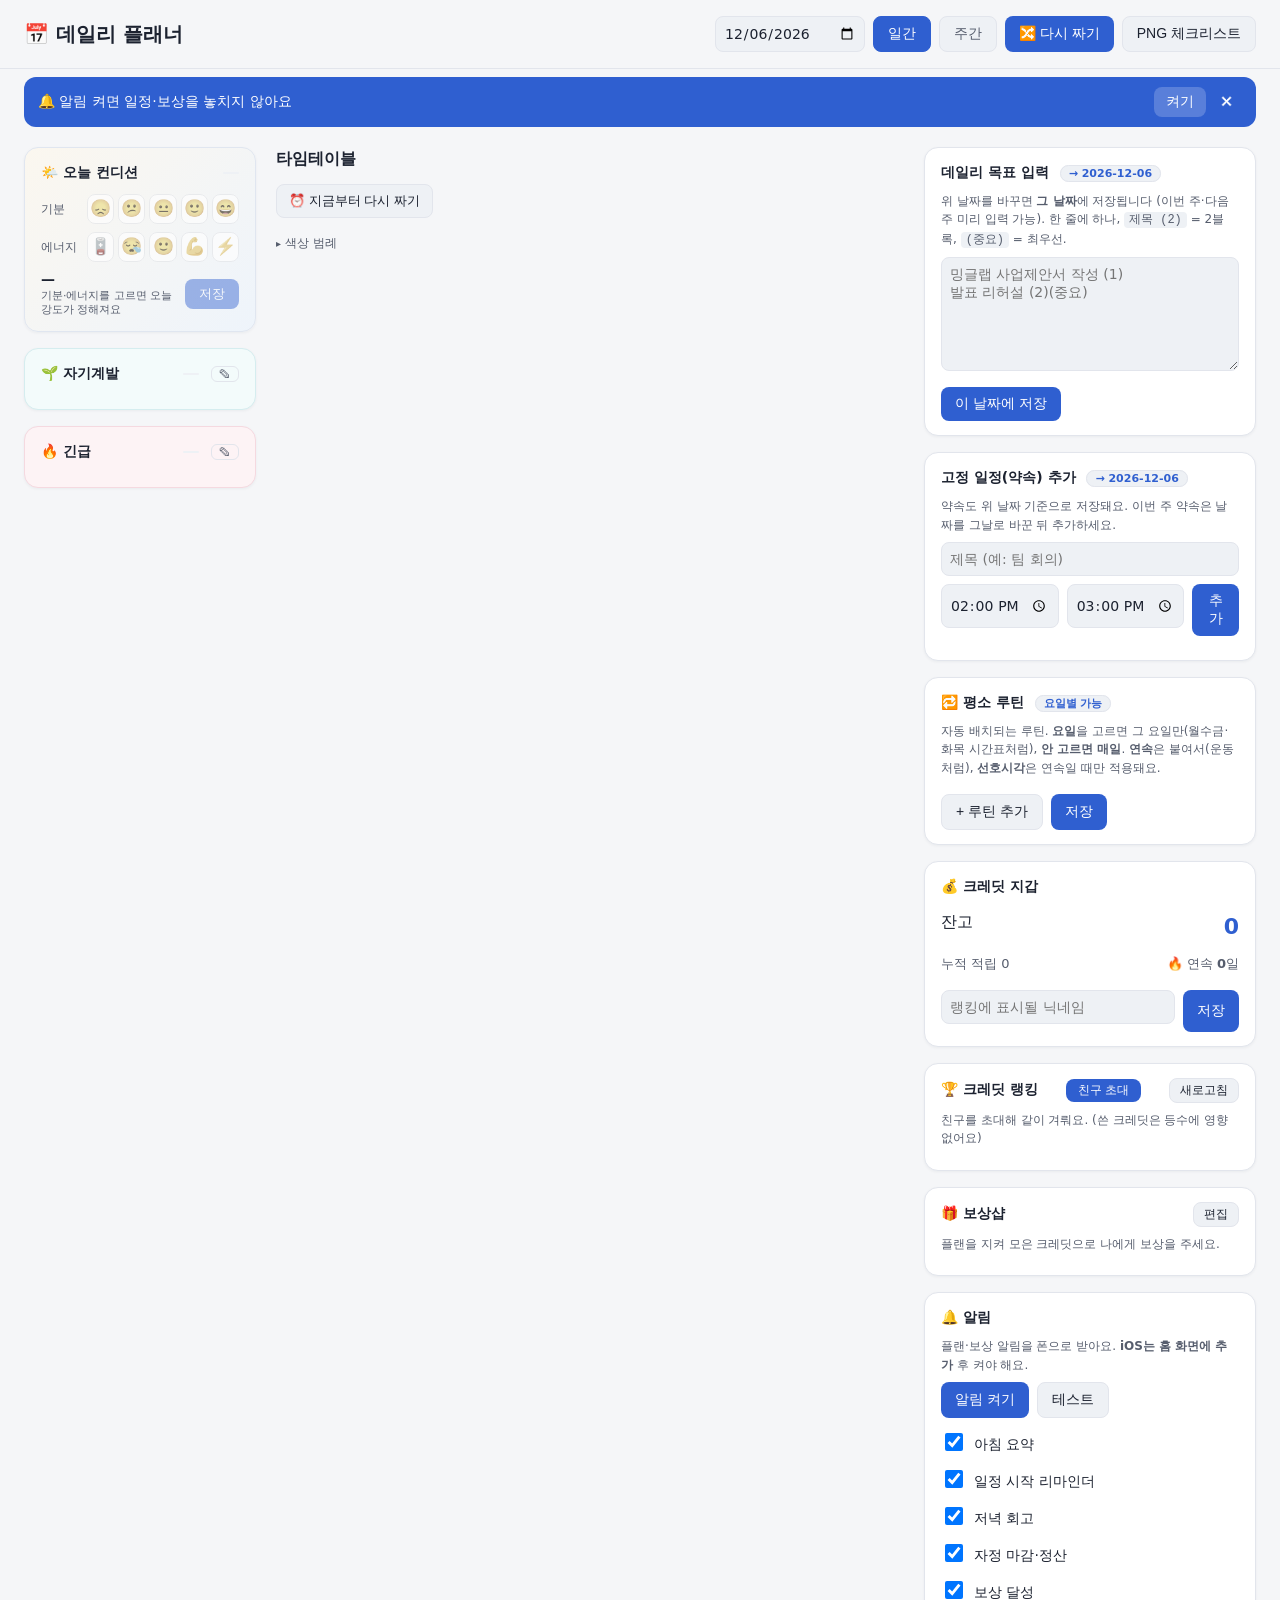
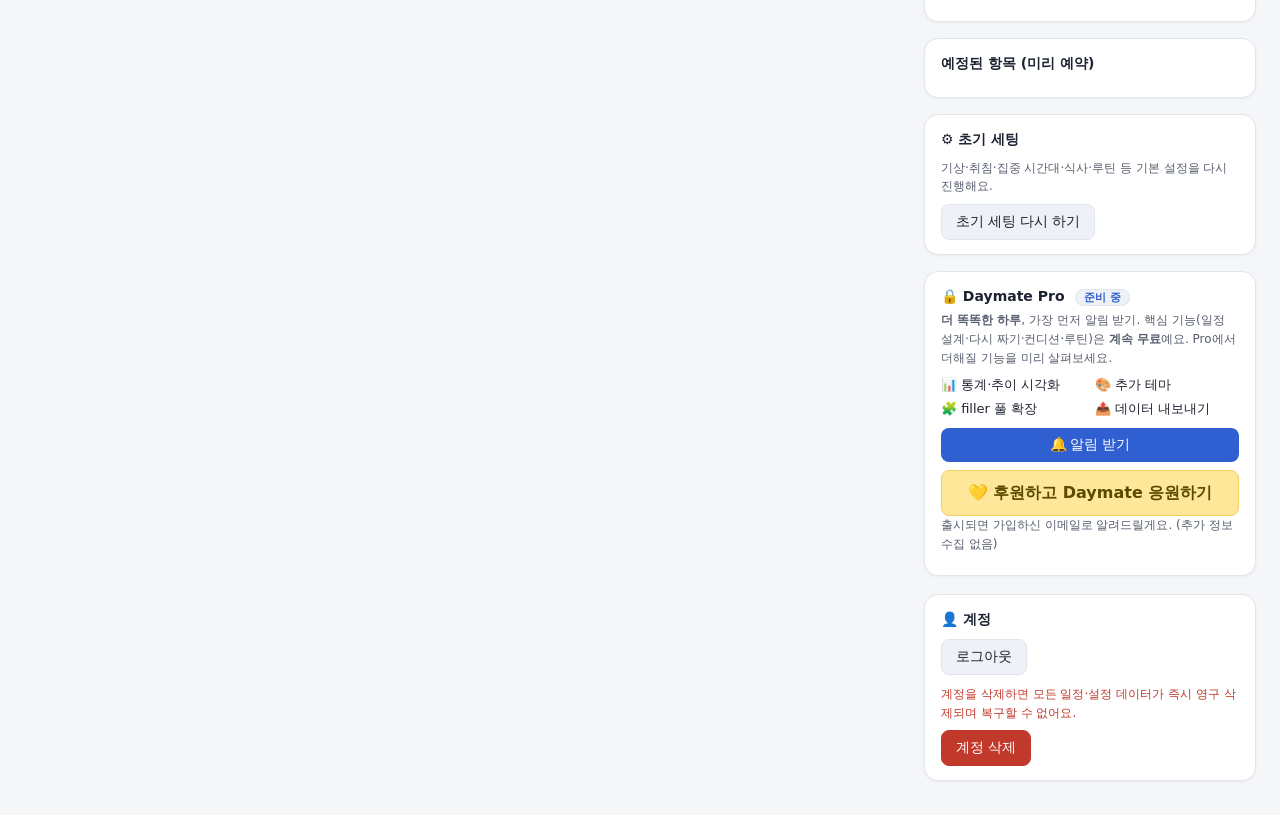
==== commit 57edc05f: "feat(deploy): per-weekday routines (friend feedback - timetable-style habits) Habits gain optional d" ====
--- a/static/index.html
+++ b/static/index.html
@@ -125,8 +125,9 @@
       </section>
 
       <section>
-        <h3>🔁 평소 루틴 <span class="badge">매일 적용</span></h3>
-        <p class="hint">매일 자동 배치되는 루틴. <b>연속</b>은 붙여서(운동처럼), <b>선호시각</b>은 연속일 때만 적용돼요.</p>
+        <h3>🔁 평소 루틴 <span class="badge">요일별 가능</span></h3>
+        <p class="hint">자동 배치되는 루틴. <b>요일</b>을 고르면 그 요일만(월수금·화목 시간표처럼), <b>안 고르면 매일</b>.
+          <b>연속</b>은 붙여서(운동처럼), <b>선호시각</b>은 연속일 때만 적용돼요.</p>
         <div id="habitRows" class="habitrows"></div>
         <div class="row">
           <button id="btnAddHabit" class="ghost">+ 루틴 추가</button>
@@ -204,6 +205,7 @@
         </ul>
         <button id="btnPro">🔔 알림 받기</button>
         <a id="btnSupport" class="support-btn" href="#" target="_blank" rel="noopener" hidden>💛 후원하고 Daymate 응원하기</a>
+        <p id="supporterBadge" class="supporter-badge hidden">💛 후원해주신 서포터예요. 정말 고마워요!</p>
         <p id="proNote" class="hint">출시되면 가입하신 이메일로 알려드릴게요. (추가 정보 수집 없음)</p>
       </section>
 
@@ -267,6 +269,22 @@
     </div>
   </div>
 
+  <div id="focusModal" class="focus-modal hidden">
+    <div class="focus-card">
+      <div class="focus-label" id="focusLabel"></div>
+      <div class="focus-time" id="focusTime">25:00</div>
+      <div class="focus-controls">
+        <button id="focusToggle">시작</button>
+        <button id="focusPlus5" class="ghost">+5분</button>
+        <button id="focusReset" class="ghost">리셋</button>
+      </div>
+      <div class="focus-actions">
+        <button id="focusDone">✅ 완료 체크</button>
+        <button id="focusClose" class="ghost">닫기</button>
+      </div>
+    </div>
+  </div>
+
   <nav class="bnav" id="bnav">
     <button data-tab="today" class="active"><span class="i">🗓️</span><span>오늘</span></button>
     <button data-tab="week"><span class="i">📆</span><span>주간</span></button>
--- a/static/style.css
+++ b/static/style.css
@@ -387,6 +387,24 @@
   font-size: 13.5px; font-weight: 700; }
 .bonus-banner.hidden { display: none; }
 
+/* 슬롯 집중 버튼 */
+.focusbtn { background: transparent; border: 1px solid var(--line); color: var(--grad);
+  border-radius: 6px; padding: 2px 9px; font-size: 12px; cursor: pointer; line-height: 1; }
+.focusbtn:hover { background: var(--grad); color: #fff; }
+
+/* 집중 타이머 모달 */
+.focus-modal { position: fixed; inset: 0; z-index: 92; display: flex; align-items: center;
+  justify-content: center; background: rgba(20,24,34,.6); }
+.focus-modal.hidden { display: none; }
+.focus-card { background: #fff; border-radius: 20px; padding: 28px 32px; text-align: center;
+  box-shadow: 0 20px 60px rgba(0,0,0,.3); max-width: 86vw; min-width: 280px; }
+.focus-label { font-size: 15px; color: var(--muted); margin-bottom: 6px; }
+.focus-time { font-size: 64px; font-weight: 800; color: var(--grad); font-variant-numeric: tabular-nums;
+  line-height: 1.1; margin: 8px 0 16px; }
+.focus-controls, .focus-actions { display: flex; gap: 8px; justify-content: center; }
+.focus-actions { margin-top: 12px; }
+.focus-controls button, .focus-actions button { padding: 9px 16px; }
+
 /* 평소 루틴 / 세팅 행 */
 .habitrows, .su-sub { display: flex; flex-direction: column; gap: 6px; margin-bottom: 8px; }
 .habit-row { display: flex; gap: 6px; align-items: center; flex-wrap: wrap; }
@@ -398,6 +416,11 @@
 .habit-row .h-cont input { width: 15px; height: 15px; margin: 0; }
 .habit-row .h-pref, .habit-row .m-start { width: auto; }
 .habit-row .f-load { padding: 4px; border-radius: 6px; border: 1px solid var(--line); }
+.habit-row .h-days { display: flex; gap: 4px; flex-basis: 100%; margin-top: 2px; }
+.day-chip { width: 26px; height: 26px; display: flex; align-items: center; justify-content: center;
+  border-radius: 50%; border: 1px solid var(--line); font-size: 11px; cursor: pointer;
+  color: var(--muted); user-select: none; }
+.day-chip.on { background: var(--grad); color: #fff; border-color: var(--grad); }
 
 /* 초기 세팅 위저드 */
 .setup-overlay { position: fixed; inset: 0; z-index: 60; background: rgba(20,30,60,.45);
@@ -430,6 +453,8 @@
   text-align: center; padding: 10px 12px; border-radius: 8px; text-decoration: none;
   font-weight: 600; color: #5a4a00; background: #ffe79a; border: 1px solid #f0d062; }
 .support-btn:hover { background: #ffdf7a; }
+.supporter-badge { margin-top: 8px; padding: 8px 10px; border-radius: 8px; font-size: 13px;
+  font-weight: 600; color: #5a4a00; background: #fff6da; border: 1px solid #f0d062; }
 
 /* U3: 달성률 띠 + 주간 streak */
 .achv-band { margin: 2px 0 12px; padding: 10px 12px; background: var(--panel);
